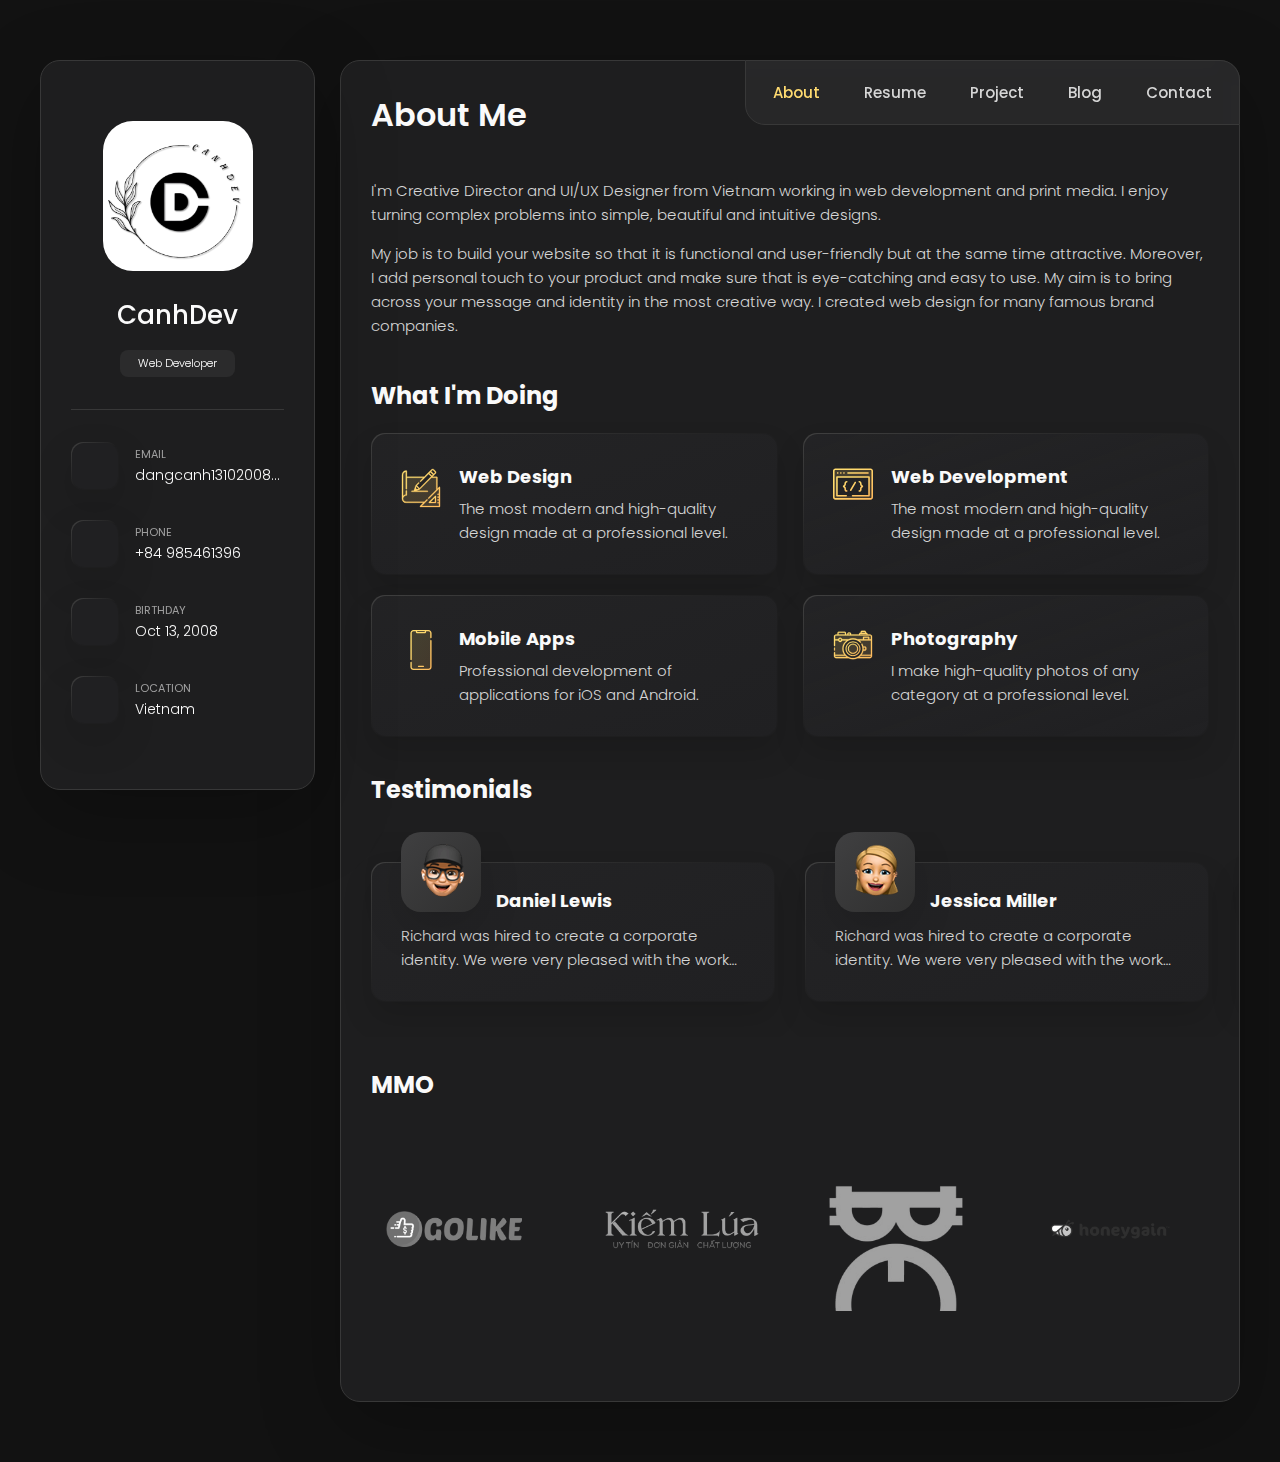
==== index.html @ e2df2e1e "Add files via upload" ====
<!DOCTYPE html>
<html lang="en">
<head>
    <meta charset="UTF-8">
    <meta name="viewport" content="width=device-width, initial-scale=1.0">
    <title> CanhDev</title>
    <!--css link-->
    <link rel="stylesheet" href="style.css">
    <!--icon link-->
    <link rel="stylesheet" href="https://cdnjs.cloudflare.com/ajax/libs/font-awesome/6.5.2/css/all.min.css" integrity="sha512-SnH5WK+bZxgPHs44uWIX+LLJAJ9/2PkPKZ5QiAj6Ta86w+fsb2TkcmfRyVX3pBnMFcV7oQPJkl9QevSCWr3W6A==" crossorigin="anonymous" referrerpolicy="no-referrer" />
    <link href='https://unpkg.com/boxicons@2.1.4/css/boxicons.min.css' rel='stylesheet'>
    <!--font link-->
    <link href="https://fonts.googleapis.com/css2?family=Poppins:wght@300;400;500;600&display=swap" rel="stylesheet">
      <!-- favicon -->
       <link rel="shortcut icon" href="favicon.ico" type="image/x-icon">
</head>
<body>
    <!-- main -->
        <main>
            <!-- toast -->
            <div id="toast" class="toast">
                <i class="fa-solid fa-check-circle"></i>
                Message sent successfully!
            </div>
            <div class="alert" id="error">
                <i class="fa-solid fa-wifi icon"></i>
                <div class="content">
                    <div class="title">
                        Wifi disconnect!
                    </div>
                    <div class="des">
                        Please check your connection
                    </div>
                </div>
                <i class="fa-solid fa-x close"></i>
            </div>
            <div class="alert" id="success">
                <i class="fa-solid fa-wifi icon"></i>
                <div class="content">
                    <div class="title">
                        Wifi connected!
                    </div>
                    <div class="des">
                        Successfully connected
                    </div>
                </div>
                <i class="fa-solid fa-x close"></i>
            </div>
        
        
        
    <!-- sidebar -->
            <aside class="sidebar" data-sidebar>

                <div class="sidebar-info">

                    <figure class="avtar-box">
                        <img src="logo.png" width="80" style="border-radius:2rem ;">
                    </figure>

                    <div class="info-contents">
                        <h1 class="name" title="Rajat soni">CanhDev</h1>
                        <p class="title">Web Developer</p>
                    </div>

                    <button class="info-more-btn" data-sidebar-btn>
                        <span>Show Contacts</span>
                        <i class="fa-solid fa-chevron-down"></i>
                    </button>
                </div>

                <div class="sidebar-info-more">
                    <div class="separator"></div>
                    <ul class="contact-list">

                        <li class="contact-item">
                            <div class="icon-box">
                                <i class="fa-solid fa-envelope"></i>
                            </div>
                            <div class="contact-info">
                                <p class="contact-title">Email</p>
                                <a href="mailto:dangcanh13102008@gmail.com" class="contact-link">dangcanh13102008@gmail.com</a>
                            </div>
                        </li>

                        <li class="contact-item">
                            <div class="icon-box">
                                <i class="fa-solid fa-phone"></i>
                            </div>
                            <div class="contact-info">
                                <p class="contact-title">Phone</p>
                                <a href="#" class="contact-link">+84 985461396</a>
                            </div>
                        </li>

                        <li class="contact-item">
                            <div class="icon-box">
                                <i class="fa-solid fa-calendar-day"></i>
                            </div>
                            <div class="contact-info">
                                <p class="contact-title">Birthday</p>
                               <time datetime="1997-06-16">Oct 13, 2008</time>
                            </div>
                        </li>

                        <li class="contact-item">
                            <div class="icon-box">
                                <i class="fa-solid fa-location-dot"></i>
                            </div>
                            <div class="contact-info">
                                <p class="contact-title">Location</p>
                                <address>Vietnam</address>
                            </div>
                        </li>

                    </ul>

                    <div class="separator"></div>

                    <ul class="social-list">

                        <li class="social-item">
                            <a href="https://www.facebook.com/profile.php?id=100056273888886" class="social-link" target="_blank">
                                <i class="fa-brands fa-facebook"></i>
                            </a>
                        </li>

                        <li class="social-item">
                            <a href="https://x.com" class="social-link" target="_blank">
                                <i class="fa-brands fa-x-twitter"></i>
                            </a>
                        </li>

                        <li class="social-item">
                            <a href="https:www.youtube.com" class="social-link" target="_blank">
                                <i class="fa-brands fa-youtube"></i>
                            </a>
                        </li>

                        <li class="social-item">
                            <a href="https://web.telegram.org/a/#-1002250825109" class="social-link" target="_blank">
                                <i class="fa-brands fa-telegram"></i>
                            </a>
                        </li>

                        <li class="social-item">
                            <a href="https://instagram.com" class="social-link" target="_blank">
                                <i class="fa-brands fa-instagram"></i>
                            </a>
                        </li>

                    </ul>
                </div>
            </aside>

    <!-- main content -->

    <div class="main-content">

    <!-- navbar -->

    <nav class="navbar">
        <ul class="navbar-list">
            <li class="navbar-item">
                <button class="navbar-link active" data-nav-link>About</button>
            </li>

            <li class="navbar-item">
                <button class="navbar-link" data-nav-link>Resume</button>
            </li>

            <li class="navbar-item">
                <button class="navbar-link" data-nav-link>Project</button>
            </li>

            <li class="navbar-item">
                <button class="navbar-link" data-nav-link>Blog</button>
            </li>

            <li class="navbar-item">
                <button class="navbar-link" data-nav-link>Contact</button>
            </li>
        </ul>
    </nav>

    <!-- about -->

    <article class="about active" data-page="about">

        <header>
            <h2 class="h2 article-title">About me</h2>
        </header>

        <section class="about-text">
            <p>
                I'm Creative Director and UI/UX Designer from Vietnam working in web development and print media.
                I enjoy
                turning complex problems into simple, beautiful and intuitive designs.
            </p>
            <p>
                My job is to build your website so that it is functional and user-friendly but at the same time attractive.
                Moreover, I
                add personal touch to your product and make sure that is eye-catching and easy to use. My aim is to bring
                across your
                message and identity in the most creative way. I created web design for many famous brand companies.
            </p>
        </section>

    

    <!-- service -->

    <section class="service">
        <h3 class="h3 service-title">What i'm doing</h3>
        <ul class="service-list">
            <li class="service-item">
                <div class="service-icon-box">
                    <img src="icon-design.svg" alt="design icon" width="40">
                </div>

                <div class="service-content-box">
                    <h4 class="h4 service-item-title">Web Design</h4>
                    <p class="service-item-text"> The most modern and high-quality design made at a professional level.
                    </p>
                </div>
            </li>

            <li class="service-item">
                <div class="service-icon-box">
                    <img src="icon-dev.svg" alt="web development icon" width="40">
                </div>

                <div class="service-content-box">
                    <h4 class="h4 service-item-title">Web Development</h4>
                    <p class="service-item-text"> The most modern and high-quality design made at a professional level.
                    </p>
                </div>
            </li>

            <li class="service-item">
                <div class="service-icon-box">
                    <img src="icon-app.svg" alt="Mobile app icon" width="40">
                </div>

                <div class="service-content-box">
                    <h4 class="h4 service-item-title">Mobile Apps</h4>
                    <p class="service-item-text"> Professional development of applications for iOS and Android.
                </div>
            </li>

            <li class="service-item">
                <div class="service-icon-box">
                    <img src="icon-photo.svg" alt="camera icon" width="40">
                </div>

                <div class="service-content-box">
                    <h4 class="h4 service-item-title">Photography</h4>
                    <p class="service-item-text">  I make high-quality photos of any category at a professional level.
                </div>
            </li>

        </ul>
    </section>

    <!-- testmonials -->

    <section class="testimonials">

        <h3 class="h3 testimonials-title">Testimonials</h3>

        <ul class="testimonials-list has-scrollbar">

          <li class="testimonials-item">
            <div class="content-card" data-testimonials-item>

              <figure class="testimonials-avatar-box">
                <img src="avatar-1.png" alt="Daniel lewis" width="60" data-testimonials-avatar>
              </figure>

              <h4 class="h4 testimonials-item-title" data-testimonials-title>Daniel lewis</h4>

              <div class="testimonials-text" data-testimonials-text>
                <p>
                  Richard was hired to create a corporate identity. We were very pleased with the work done. She has a
                  lot of experience
                  and is very concerned about the needs of client. Lorem ipsum dolor sit amet, ullamcous cididt
                  consectetur adipiscing
                  elit, seds do et eiusmod tempor incididunt ut laborels dolore magnarels alia.
                </p>
              </div>

            </div>
          </li>

          <li class="testimonials-item">
            <div class="content-card" data-testimonials-item>

              <figure class="testimonials-avatar-box">
                <img src="avatar-2.png" alt="Jessica miller" width="60" data-testimonials-avatar>
              </figure>

              <h4 class="h4 testimonials-item-title" data-testimonials-title>Jessica miller</h4>

              <div class="testimonials-text" data-testimonials-text>
                <p>
                  Richard was hired to create a corporate identity. We were very pleased with the work done. She has a
                  lot of experience
                  and is very concerned about the needs of client. Lorem ipsum dolor sit amet, ullamcous cididt
                  consectetur adipiscing
                  elit, seds do et eiusmod tempor incididunt ut laborels dolore magnarels alia.
                </p>
              </div>

            </div>
          </li>

          <li class="testimonials-item">
            <div class="content-card" data-testimonials-item>

              <figure class="testimonials-avatar-box">
                <img src="avatar-3.png" alt="Emily evans" width="60" data-testimonials-avatar>
              </figure>

              <h4 class="h4 testimonials-item-title" data-testimonials-title>Emily evans</h4>

              <div class="testimonials-text" data-testimonials-text>
                <p>
                  Richard was hired to create a corporate identity. We were very pleased with the work done. She has a
                  lot of experience
                  and is very concerned about the needs of client. Lorem ipsum dolor sit amet, ullamcous cididt
                  consectetur adipiscing
                  elit, seds do et eiusmod tempor incididunt ut laborels dolore magnarels alia.
                </p>
              </div>

            </div>
          </li>

          <li class="testimonials-item">
            <div class="content-card" data-testimonials-item>

              <figure class="testimonials-avatar-box">
                <img src="avatar-4.png" alt="Henry william" width="60" data-testimonials-avatar>
              </figure>

              <h4 class="h4 testimonials-item-title" data-testimonials-title>Henry william</h4>

              <div class="testimonials-text" data-testimonials-text>
                <p>
                  Richard was hired to create a corporate identity. We were very pleased with the work done. She has a
                  lot of experience
                  and is very concerned about the needs of client. Lorem ipsum dolor sit amet, ullamcous cididt
                  consectetur adipiscing
                  elit, seds do et eiusmod tempor incididunt ut laborels dolore magnarels alia.
                </p>
              </div>

            </div>
          </li>

        </ul>

      </section>
    
    <!-- testimonials modal -->

    <div class="modal-container" data-modal-container>

        <div class="overlay" data-overlay></div>

        <section class="testimonials-modal">

          <button class="modal-close-btn" data-modal-close-btn>
            <i class="fa-solid fa-xmark"></i>
          </button>

          <div class="modal-img-wrapper">
            <figure class="modal-avatar-box">
              <img src="avatar-1.png" alt="Daniel lewis" width="80" data-modal-img>
            </figure>

            <img src="icon-quote.svg" alt="quote icon">
          </div>

          <div class="modal-content">

            <h4 class="h3 modal-title" data-modal-title>Daniel lewis</h4>

            <time datetime="2021-06-14">14 June, 2021</time>

            <div data-modal-text>
              <p>
                Richard was hired to create a corporate identity. We were very pleased with the work done. She has a
                lot of experience
                and is very concerned about the needs of client. Lorem ipsum dolor sit amet, ullamcous cididt
                consectetur adipiscing
                elit, seds do et eiusmod tempor incididunt ut laborels dolore magnarels alia.
              </p>
            </div>

          </div>

        </section>
        </div>

    <!-- CLIENT -->

    <section class="clients">
        <h3 class="h3 clients-title">MMO</h3>
        <ul class="clients-list has-scrollbar">

            <li class="clients-items"> 
                <a href="http://ksx.golike88.com/share/ub4bge.html?referral_code=nvh9998" target="_blank">
                    <img src="golike.png" alt="client logo">
                </a>
            </li>

            <li class="clients-items"> 
                <a href="https://app.kiemlua.vn/login?ref=NLuJLiMc33" target="_blank">
                    <img src="KiemLua-Logo.png" alt="client logo">
                </a>
            </li>

            <li class="clients-items"> 
                <a href="https://invite.satoshiapp.xyz/9x5r1" target="_blank">
                    <img src="satoshi.png" alt="client logo">
                </a>
            </li>

            <li class="clients-items"> 
                <a href="https://r.honeygain.me/DANGC41D26" target="_blank">
                    <img src="honeygain.png" alt="client logo">
                </a>
            </li>

            <li class="clients-items"> 
                <a href="https://xworld-app.com/vi-VN/share/land?userId=5113348" target="_blank">
                    <img src="xworld.png" alt="client logo">
                </a>
            </li>

            <li class="clients-items"> 
                <a href="https://shorten.asia/tJM1EuC8" target="_blank">
                    <img src="shopee.png" alt="client logo">
                </a>
            </li>
        </ul>
    </section>
   </article>

  <!-- resume -->

  <article class="resume" data-page="resume">

    <header>
        <h2 class="h2 article-title">Resume</h2>
    </header>

    <section class="timeline">
        <div class="title-wrapper">
            <div class="icon-box">
                <i class="fa-solid fa-book-open"></i>
            </div>

            <h3 class="h3">Education</h3>
        </div>

        <ol class="timeline-list">
            <li class="timeline-item">
                <h4 class="h4 timeline-item-title">Primary School</h4>
                <span>2014 - 2019</span>
                <p class="timeline-text">
                    Nguyen Chi Thanh primary School
                </p>
            </li>

            <li class="timeline-item">
                <h4 class="h4 timeline-item-title">Secondary school</h4>
                <span>2019 - 2023</span>
                <p class="timeline-text">
                    Long Binh secondary school
                </p>
            </li>

            <li class="timeline-item">
                <h4 class="h4 timeline-item-title">High school</h4>
                <span>2023 - 2024</span>
                <p class="timeline-text">
                    Nguyen Huu Canh high school
                </p>
            </li>

        </ol>
    </section>

    <section class="timeline">

        <div class="title-wrapper">
            <div class="icon-box">
                <i class="fa-solid fa-book-open"></i>
            </div>
            <h3 class="h3">Experience</h3>
        </div>

        <ol class="timeline-list">
            <li class="timeline-item">
                <h4 class="h4 timeline-item-title">Code begginer</h4>
                <span>2019 - 2020</span>
                <p class="timeline-text">
                    I have started learn code and feel it amazing.
                </p>
            </li>

            <li class="timeline-item">
                <h4 class="h4 timeline-item-title">Designer</h4>
                <span>2020 - 2023</span>
                <p class="timeline-text">
                   I feel i can draw and make it beautiful.
                </p>
            </li>

            <li class="timeline-item">
                <h4 class="h4 timeline-item-title">Web designer</h4>
                <span>2023 - Present</span>
                <p class="timeline-text">
                    Learning code...
                </p>
            </li>
        </ol>
    </section>

    <!-- skill -->

    <section class="skills">
        <h3 class="h3 skills-title">My skills</h3>

        <ul class="skills-list content-card">
            
            <li class="skills-item">
                <div class="title-wrapper">
                    <h5 class="h5">Web design</h5>
                    <data value="85">85%</data>
                </div>

                <div class="skills-progress-bg">
                    <div class="skills-progress-fill" style="width: 80%;"></div>
                </div>
            </li>

            <li class="skills-item">
                <div class="title-wrapper">
                    <h5 class="h5">Ctrl C + Ctrl V</h5>
                    <data value="85">100%</data>
                </div>

                <div class="skills-progress-bg">
                    <div class="skills-progress-fill" style="width: 100%;"></div>
                </div>
            </li>

            <li class="skills-item">
                <div class="title-wrapper">
                    <h5 class="h5">Branding</h5>
                    <data value="85">90%</data>
                </div>

                <div class="skills-progress-bg">
                    <div class="skills-progress-fill" style="width: 90%;"></div>
                </div>
            </li>

            <li class="skills-item">
                <div class="title-wrapper">
                    <h5 class="h5">Wordpress</h5>
                    <data value="85">10%</data>
                </div>

                <div class="skills-progress-bg">
                    <div class="skills-progress-fill" style="width: 10%;"></div>
                </div>
            </li>

        </ul>
    </section>
  </article>

  <!-- portfolio -->

  <article class="portfolio" data-page="project">

    <header>
        <h2 class="h2 article-title">Project</h2>
    </header>

    <section class="projects">

        <ul class="filter-list">

            <li class="filter-item">
                <button class="active" data-filter-btn>All</button>
            </li>

            <li class="filter-item">
                <button data-filter-btn>Web design</button>
            </li>

            <li class="filter-item">
                <button data-filter-btn>Applications</button>
            </li>

            <li class="filter-item">
                <button data-filter-btn>Web developement</button>
            </li>

            <li class="filter-item">
                <button data-filter-btn>Games</button>
            </li>
        </ul>

        <div class="filter-select-box">

            <button class="filter-select" data-select>

                <div class="select-valu" data-select-value>Select category</div>

                <div class="select-icon">
                    <i class="fa-solid fa-chevron-down"></i>
                </div>

            </button>

            <ul class="select-list">

                <li class="select-item">
                    <button data-select-item>All</button>
                </li>

                <li class="select-item">
                    <button data-select-item>Web design</button>
                </li>

                <li class="select-item">
                    <button data-select-item>Applications</button>
                </li>

                <li class="select-item">
                    <button data-select-item>Web developement</button>
                </li>

                <li class="select-item">
                    <button data-select-item>Games</button>
                </li>

            </ul>

        </div>

        <ul class="project-list">

            <li class="project-item active" data-filter-item data-category="web developement">
                <a href="clock.html" target="_blank">
                    <figure class="project-img">
                        <div class="project-item-icon-box">
                            <i class="fa-regular fa-eye"></i>
                        </div>

                        <img src="project-1.png" loading="lazy">
                    </figure> 
                    <h3 class="project-title">Nixie Tube Clock</h3>
                    <p class="project-category">Web developement</p>
                </a>
                
            </li>
            <li class="project-item active" data-filter-item data-category="web developement">
                <a href="https://canh.vercel.app" target="_blank">
                    <figure class="project-img">
                        <div class="project-item-icon-box">
                            <i class="fa-regular fa-eye"></i>
                        </div>

                        <img src="canh.vercel.jpg" loading="lazy">
                    </figure> 
                    <h3 class="project-title">Nixie Tube Clock</h3>
                    <p class="project-category">Web developement</p>
                </a>
                
            </li>

            
            <li class="project-item active" data-filter-item data-category="games">
                <a href="#">
                    <figure class="project-img">
                        <div class="project-item-icon-box">
                            <i class="fa-regular fa-eye"></i>
                        </div>

                        <img src="project-2.png" loading="lazy">
                    </figure> 
                    <h3 class="project-title">Tic-Tac-Toe</h3>
                    <p class="project-category">Games</p>
                </a>
            </li>

            <li class="project-item active" data-filter-item data-category="games">
                <a href="game.html" target="_blank">
                    <figure class="project-img">
                        <div class="project-item-icon-box">
                            <i class="fa-regular fa-eye"></i>
                        </div>

                        <img src="cubegame.jpg" loading="lazy">
                    </figure> 
                    <h3 class="project-title">Tic-Tac-Toe</h3>
                    <p class="project-category">Games</p>
                </a>
            </li>

            
            <li class="project-item active" data-filter-item data-category="web developement">
                <a href="#">
                    <figure class="project-img">
                        <div class="project-item-icon-box">
                            <i class="fa-regular fa-eye"></i>
                        </div>

                        <img src="project-3.png" loading="lazy">
                    </figure> 
                    <h3 class="project-title">Toast Notification</h3>
                    <p class="project-category">Web developement</p>
                </a>
            </li>

            <li class="project-item active" data-filter-item data-category="web developement">
                <a href="https://gemini-canh.vercel.app" target="_blank">
                    <figure class="project-img">
                        <div class="project-item-icon-box">
                            <i class="fa-regular fa-eye"></i>
                        </div>

                        <img src="gemini.jpg" loading="lazy">
                    </figure> 
                    <h3 class="project-title">Gemini</h3>
                    <p class="project-category">Web developement</p>
                </a>
            </li>

            
            <li class="project-item active" data-filter-item data-category="web design">
                <a href="product.html" target="_blank">
                    <figure class="project-img">
                        <div class="project-item-icon-box">
                            <i class="fa-regular fa-eye"></i>
                        </div>

                        <img src="project-4.png" loading="lazy">
                    </figure> 
                    <h3 class="project-title">Product Page</h3>
                    <p class="project-category">Web design</p>
                </a>
            </li>

            
            <li class="project-item active" data-filter-item data-category="web design">
                <a href="#">
                    <figure class="project-img">
                        <div class="project-item-icon-box">
                            <i class="fa-regular fa-eye"></i>
                        </div>

                        <img src="project-5.png" loading="lazy">
                    </figure> 
                    <h3 class="project-title">Amazon prime video</h3>
                    <p class="project-category">Web design</p>
                </a>
            </li>

            <li class="project-item active" data-filter-item data-category="web design">
                <a href="https://ashopvn.vercel.app" target="_blank">
                    <figure class="project-img">
                        <div class="project-item-icon-box">
                            <i class="fa-regular fa-eye"></i>
                        </div>

                        <img src="ashopvn.jpg" loading="lazy">
                    </figure> 
                    <h3 class="project-title">AShopVN</h3>
                    <p class="project-category">Web design</p>
                </a>
            </li>

            
            <li class="project-item active" data-filter-item data-category="web games">
                <a href="#">
                    <figure class="project-img">
                        <div class="project-item-icon-box">
                            <i class="fa-regular fa-eye"></i>
                        </div>

                        <img src="project-6.png" loading="lazy">
                    </figure> 
                    <h3 class="project-title">Flip a coin</h3>
                    <p class="project-category">Games</p>
                </a>
            </li>

            
            <li class="project-item active" data-filter-item data-category="applications">
                <a href="#">
                    <figure class="project-img">
                        <div class="project-item-icon-box">
                            <i class="fa-regular fa-eye"></i>
                        </div>

                        <img src="project-7.png" loading="lazy">
                    </figure> 
                    <h3 class="project-title">Age calculator</h3>
                    <p class="project-category">Applications</p>
                </a>
            </li>

            <li class="project-item active" data-filter-item data-category="web design">
                <a href="light.html" target="_blank">
                    <figure class="project-img">
                        <div class="project-item-icon-box">
                            <i class="fa-regular fa-eye"></i>
                        </div>

                        <img src="project-8.png" loading="lazy">
                    </figure> 
                    <h3 class="project-title">Light house</h3>
                    <p class="project-category">Web design</p>
                </a>
            </li>

            <li class="project-item active" data-filter-item data-category="applications">
                <a href="calendar.html" target="_blank">
                    <figure class="project-img">
                        <div class="project-item-icon-box">
                            <i class="fa-regular fa-eye"></i>
                        </div>

                        <img src="project-9.png" loading="lazy">
                    </figure> 
                    <h3 class="project-title">Calender</h3>
                    <p class="project-category">Applications</p>
                </a>
            </li>

            <li class="project-item active" data-filter-item data-category="applications">
                <a href="digital.html" target="_blank">
                    <figure class="project-img">
                        <div class="project-item-icon-box">
                            <i class="fa-regular fa-eye"></i>
                        </div>

                        <img src="time.jpg" loading="lazy">
                    </figure> 
                    <h3 class="project-title">Clock</h3>
                    <p class="project-category">Applications</p>
                </a>
            </li>
            <li class="project-item active" data-filter-item data-category="applications">
                <a href="todolist.html" target="_blank">
                    <figure class="project-img">
                        <div class="project-item-icon-box">
                            <i class="fa-regular fa-eye"></i>
                        </div>

                        <img src="todolist.jpg" loading="lazy">
                    </figure> 
                    <h3 class="project-title">Todolist</h3>
                    <p class="project-category">Applications</p>
                </a>
            </li>


            <li class="project-item active" data-filter-item data-category="applications">
                <a href="cal.html" target="_blank">
                    <figure class="project-img">
                        <div class="project-item-icon-box">
                            <i class="fa-regular fa-eye"></i>
                        </div>

                        <img src="caculator.jpg" loading="lazy">
                    </figure> 
                    <h3 class="project-title">Calculator</h3>
                    <p class="project-category">Applications</p>
                </a>
            </li>
        </ul>

    </section>

  </article>

  <!-- blog -->

  <article class="blog" data-page="blog">

    <header>
        <h2 class="h2 article-title">Blog</h2>
    </header>

    <section class="blog-posts">

        <ul class="blog-posts-list">


            <div class="post-container">
                <div class="post-header">
                    <div class="profile-pic"></div>
                    <div><strong>Tạo bài đăng</strong></div>
                </div>
                <textarea id="post-content" placeholder="Bạn đang nghĩ gì? , hãy viết một câu hoặc một đoạn podcast thật ý nghĩa vào đây. (LƯU Ý: xóa từ dưới lên nhé)"></textarea>
                <div class="post-footer">
                    <div class="language-select">
                        <label for="language-select">Ngôn ngữ:</label>
                        <select id="language-select">
                            <option value="en-US">English</option>
                            <option value="vi-VN">Tiếng Việt</option>
                        </select>
                    </div>
                    <button id="post-button" disabled onclick="createPost()"><i class='bx bx-cloud-download'></i></button>
                </div>
            </div>
            
            <div class="posts-container" id="posts-container"></div>

            

        </ul>

    </section>

  </article>

  <!-- contact -->

  <article class="contact" data-page="contact">

    <header >
        <h2 class="h2 article-title">Contact</h2>
    </header>

    <section class="mapbox" data-mapbox>
        <iframe src="https://www.google.com/maps/embed?pb=!1m18!1m12!1m3!1d7835.713573125639!2d106.89151335431016!3d10.898486742728425!2m3!1f0!2f0!3f0!3m2!1i1024!2i768!4f13.1!3m3!1m2!1s0x3174dfdfc9e9a78d%3A0x77e1abf59dd0cb33!2zQ2jhu6MgQ-G7lW5nIDEx!5e0!3m2!1svi!2s!4v1727709779762!5m2!1svi!2s"
            width="400" height="300" loading="lazy">
        </iframe>
    </section>

    <section class="contact-form">
        <h3 class="h3 form-title">Contact Form</h3>

        <form action="#" class="form" data-form>
            <div class="input-wrapper">
                <input type="text" name="fullname" class="form-input" placeholder="Full Name" required data-form-input>
                <input type="text" name="email" class="form-input" placeholder="Email address" required data-form-input>
            </div>

            <textarea name="message" class="form-input" required data-form-input placeholder="content"></textarea>

            <button class="form-btn" id="form-btn" type="Submit" disabled data-form-btn>
                <i class="fa-solid fa-paper-plane"></i>
                <span>Send Message</span>
            </button>
        </form>

    </section>

  </article>


    </div>
        </main>


    <!--js link-->
    <script src="script.js"></script>
</body>
</html>
---- style.css ----
:root{

    /* gradient */
  
    --bg-gradient-onyx: linear-gradient(
      to bottom right, 
      hsl(240, 1%, 25%) 3%, 
      hsl(0, 0%, 19%) 97%
    );
    --bg-gradient-jet: linear-gradient(
      to bottom right, 
      hsla(240, 1%, 18%, 0.251) 0%, 
      hsla(240, 2%, 11%, 0) 100%
    ), hsl(240, 2%, 13%);
    --bg-gradient-yellow-1: linear-gradient(
      to bottom right, 
      hsl(45, 100%, 71%) 0%, 
      hsla(36, 100%, 69%, 0) 50%
    );
    --bg-gradient-yellow-2: linear-gradient(
      135deg, 
      hsla(45, 100%, 71%, 0.251) 0%, 
      hsla(35, 100%, 68%, 0) 59.86%
    ), hsl(240, 2%, 13%);
    --border-gradient-onyx: linear-gradient(
      to bottom right, 
      hsl(0, 0%, 25%) 0%, 
      hsla(0, 0%, 25%, 0) 50%
    );
    --text-gradient-yellow: linear-gradient(
      to right, 
      hsl(45, 100%, 72%), 
      hsl(35, 100%, 68%)
    );

        /* solid */
  
        --jet: hsl(0, 0%, 22%);
        --onyx: hsl(240, 1%, 17%);
        --eerie-black-1: hsl(240, 2%, 13%);
        --eerie-black-2: hsl(240, 2%, 12%);
        --smoky-black: hsl(0, 0%, 7%);
        --white-1: hsl(0, 0%, 100%);
        --white-2: hsl(0, 0%, 98%);
        --orange-yellow-crayola: hsl(45, 100%, 72%);
        --vegas-gold: hsl(45, 54%, 58%);
        --light-gray: hsl(0, 0%, 84%);
        --light-gray-70: hsla(0, 0%, 84%, 0.7);
        --bittersweet-shimmer: hsl(0, 43%, 51%);

         /* typography */
  
    /* font-family */
    --ff-poppins: 'Poppins', sans-serif;
  
    /* font-size */
    --fs-1: 24px;
    --fs-2: 18px;
    --fs-3: 17px;
    --fs-4: 16px;
    --fs-5: 15px;
    --fs-6: 14px;
    --fs-7: 13px;
    --fs-8: 11px;
  
    /* font-weight */
    --fw-300: 300;
    --fw-400: 400;
    --fw-500: 500;
    --fw-600: 600;
  
    /* shadow */
    
    --shadow-1: -4px 8px 24px hsla(0, 0%, 0%, 0.25);
    --shadow-2: 0 16px 30px hsla(0, 0%, 0%, 0.25);
    --shadow-3: 0 16px 40px hsla(0, 0%, 0%, 0.25);
    --shadow-4: 0 25px 50px hsla(0, 0%, 0%, 0.15);
    --shadow-5: 0 24px 80px hsla(0, 0%, 0%, 0.25);
  
    
     /* transition */
  
    --transition-1: 0.25s ease;
    --transition-2: 0.5s ease-in-out;
  


}

/* reset */

*,
*::after,
*::before{
    margin: 0;
    padding: 0;
    box-sizing: border-box;
}

a{
    text-decoration: none;
}

li{
    list-style: none;
}

img, a, i, button, time, span{
    display: block;
}

button{
    font: inherit;
    background: none;
    border: none;
    font: inherit;
}

input, textarea{
    display: block;
    width: 100%;
    background: none;
    font: inherit;
}

::selection{
    background: var(--orange-yellow-crayola);
    color: var(--smoky-black);
}

:focus {
    outline-color: var(--orange-yellow-crayola);
}

html{
    font-family: var(--ff-poppins);
}

body{
    background: var(--smoky-black);
}

/* reused style */

.sidebar,
article{
    background: var(--eerie-black-2);
    border: 1px solid var(--jet);
    border-radius: 20px;
    padding: 15px;
    box-shadow: var(--shadow-1);
    z-index: 1;
}

.separator{
    width: 100%;
    height: 1px;
    background: var(--jet);
    margin: 16px 0;
}

.icon-box{
    position: relative;
    background: var(--border-gradient-onyx);
    width: 30px;
    height: 30px;
    border-radius: 8px;
    display: flex;
    justify-content: center;
    align-items: center;
    font-size: 16px;
    color: var(--orange-yellow-crayola);
    box-shadow: var(--shadow-1);
    z-index: 1;
}

.icon-box::before{
    content: '';
    position: absolute;
    inset: 1px;
    background: var(--eerie-black-1);
    border-radius: inherit;
    z-index: -1;
}

.icon-box i {--ionicon-strock-width:35px;}

article{
    display: none;
}

article.active{
    display: block;
    animation: fade 0.5s ease backwards;
}

@keyframes fade {
    0%{
        opacity: 0;
    }
    100%{
        opacity: 1;
    }
}

.h2,
.h3,
.h4,
.h5{
    color: var(--white-2);
    text-transform: capitalize;
}

.h2{
    font-size: var(--fs-1);
}

.h3{
    font-size: var(--fs-2);
}

.h4{
    font-size: var(--fs-4);
}

.h5{
    font-size: var(--fs-7);
    font-weight: var(--fw-500);
}

.article-title{
    position: relative;
    padding-bottom: 7px;
}

.article-title::after{
    contain: "";
    position: absolute;
    bottom: 0;
    left: 0;
    width: 30px;
    height: 3px;
    background: var(--text-gradient-yellow);
    border-radius: 3px;
}

.has-scrollbar::-webkit-scrollbar {
    width: 5px; /* for vertical scrollbar */
    height: 5px; /* for horizontal scrollbar */
  }
  
  .has-scrollbar::-webkit-scrollbar-track {
    background: var(--onyx);
    border-radius: 5px;
  }
  
  .has-scrollbar::-webkit-scrollbar-thumb {
    background: var(--orange-yellow-crayola);
    border-radius: 5px;
  }
  
  .has-scrollbar::-webkit-scrollbar-button { width: 20px; }
  
  
  .content-card {
    position: relative;
    background: var(--border-gradient-onyx);
    padding: 15px;
    padding-top: 45px;
    border-radius: 14px;
    box-shadow: var(--shadow-2);
    cursor: pointer;
    z-index: 1;
  }
  
  .content-card::before {
    content: "";
    position: absolute;
    inset: 1px;
    background: var(--bg-gradient-jet);
    border-radius: inherit;
    z-index: -1;
  }
  

/* main */

main{
    margin: 15px 12px;
    margin-bottom: 75px;
    min-width: 259px;
}

/* sidebar */

.sidebar{
    margin-bottom: 15px;
    max-height: 112px;
    overflow: hidden;
    transition: var(--transition-2);
}

.sidebar.active{max-height: 405px;}

.sidebar-info{
    position: relative;
    display: flex;
    justify-content: flex-start;
    align-items: center;
    gap: 15px;
}

.avtar-box{
    background: var(--white-1);
    border-radius: 20px;
}

.info-contents .name{
    color: var(--white-2);
    font-size: var(--fs-3);
    font-weight: var(--fw-500);
    letter-spacing: -0.25;
    margin-bottom: 10px;
}

.info-contents .title{
    color: var(--white-1);
    background: var(--onyx);
    font-size: var(--fs-8);
    font-weight: var(--fw-300);
    width: max-content;
    padding: 3px 12px;
    border-radius: 8px;
}

.info-more-btn{
    position: absolute;
    top: -15px;
    right: -15px;
    border-radius: 0 15px;
    font-style: 13px;
    color: var(--orange-yellow-crayola);
    background: var(--border-gradient-onyx);
    padding: 10px;
    box-shadow: var(--shadow-2);
    transition: var(--transition-1);
    z-index: 1;
}

.info-more-btn::before{
    content: "";
    position: absolute;
    inset: 1px;
    border-radius: inherit;
    background: var(--bg-gradient-jet);
    transition: var(--transition-1);
    z-index: -1;
}

.info-more-btn:hover,
.info-more-btn:focus{
    background: var(--bg-gradient-yellow-1);
}

.info-more-btn:hover::before,
.info-more-btn:focus::before{
    background: var(--bg-gradient-yellow-2);
}

.info-more-btn span{display: none;}

.sidebar-info-more{
    opacity: 0;
    visibility: hidden;
    transition: var(--transition-2);
}

.sidebar.active .sidebar-info-more{
    opacity: 1;
    visibility: visible;
}

.contact-list{
    display: grid;
    grid-template-columns: 1fr;
    gap: 16px;
}

.contact-item{
    min-width: 100%;
    display: flex;
    align-items: center;
    gap: 16px;
}

.contact-info{
    max-width: calc(100% - 46px);
    width: calc(100% - 46px);
}

.contact-title{
    color: var(--light-gray-70);
    font-size: var(--fs-8);
    text-transform: uppercase;
    margin-bottom: 2px;
}

.contact-info :is(.contact-link, time, address){
    color: var(--white-2);
    font-size: var(--fs-7);
}

.contact-info address{
    font-style: normal;
}

.social-list{
    display: flex;
    justify-content: flex-start;
    align-items: center;
    gap: 16px;
    padding-bottom: 4px;
    padding-left: 7px;
}

.social-item .social-link{
    color: var(--light-gray-70);
    font-size: 18px;
}

.social-item .social-link:hover{
    color: var(--light-gray);
}

/* navbar */

.navbar{
    position: fixed;
    bottom: 0;
    left: 0;
    width: 100%;
    background: hsla(240, 1%, 17%, 0.75);
    backdrop-filter: blur(10px);
    border: 1px solid var(--jet);
    border-radius: 12px 12px 0 0;
    box-shadow: var(--shadow-2);
    z-index: 5;
}

.navbar-list{
    display: flex;
    flex-wrap: wrap;
    justify-content: center;
    align-items: center;
    padding: 0 10px;
}

.navbar-link{
    color: var(--light-gray);
    font-size: var(--fs-5);
    padding: 20px 7px;
    transition: color var(--transition-1);
}

.navbar-link:hover,
.navbar-link:focus{
    color: var(--light-gray-70);
}

.navbar-link.active{
    color: var(--orange-yellow-crayola);
}

/* about */

.about .article-title{
    margin-bottom: 15px;
}

.about-text{
    color: var(--light-gray);
    font-size: var(--fs-6);
    font-weight: var(--fw-300);
    line-height: 1.6;
}

.about-text p {
    margin-bottom: 15px;
}

/* service */

.service{
    margin-bottom: 35px;
}

.service-title{
    margin-bottom: 20px;
}

.service-list{
    display: grid;
    grid-template-columns: 1fr;
    gap: 20px;
}

.service-item{
    position: relative;
    background: var(--border-gradient-onyx);
    padding: 20px;
    border-radius: 14px;
    box-shadow: var(--shadow-2);
    z-index: 1;
}

.service-item::before{
    content: "";
    position: absolute;
    inset: 1px;
    background: var(--bg-gradient-jet);
    border-radius: inherit;
    z-index: -1;
}

.service-icon-box{
    margin-bottom: 10px;
}

.service-icon-box img{
    margin: auto;
}

.service-content-box{
    text-align: center;
}

.service-item-title{
    margin-bottom: 7px;
}

.service-item-text{
    color: var(--light-gray);
    font-size: var(--fs-6);
    font-weight: var(--fw-300);
    line-height: 1.6;
}

/* testmonials */

.testimonials { margin-bottom: 30px; }

.testimonials-title { margin-bottom: 20px; }

.testimonials-list {
  display: flex;
  justify-content: flex-start;
  align-items: flex-start;
  gap: 15px;
  margin: 0 -15px;
  padding: 25px 15px;
  padding-bottom: 35px;
  overflow-x: auto;
  scroll-behavior: smooth;
  overscroll-behavior-inline: contain;
  scroll-snap-type: inline mandatory;
}

.testimonials-item {
  min-width: 100%;
  scroll-snap-align: center;
}

.testimonials-avatar-box {
  position: absolute;
  top: 0;
  left: 0;
  transform: translate(15px, -25px);
  background: var(--bg-gradient-onyx);
  border-radius: 14px;
  box-shadow: var(--shadow-1);
}

.testimonials-item-title { margin-bottom: 7px; }

.testimonials-text {
  color: var(--light-gray);
  font-size: var(--fs-6);
  font-weight: var(--fw-300);
  line-height: 1.6;
  display: -webkit-box;
  line-clamp: 4;
  -webkit-line-clamp: 4;
  -webkit-box-orient: vertical;
  overflow: hidden;
}

/* testimonials modal */

.modal-container {
    position: fixed;
    top: 0;
    left: 0;
    width: 100%;
    height: 100%;
    display: flex;
    justify-content: center;
    align-items: center;
    overflow-y: auto;
    overscroll-behavior: contain;
    z-index: 20;
    pointer-events: none;
    visibility: hidden;
  }
  
  .modal-container::-webkit-scrollbar { display: none; }
  
  .modal-container.active {
    pointer-events: all;
    visibility: visible;
  }
  
  .overlay {
    position: fixed;
    top: 0;
    left: 0;
    width: 100%;
    height: 100vh;
    background: hsl(0, 0%, 5%);
    opacity: 0;
    visibility: hidden;
    pointer-events: none;
    z-index: 1;
    transition: var(--transition-1);
  }
  
  .overlay.active {
    opacity: 0.8;
    visibility: visible;
    pointer-events: all;
  }
  
  .testimonials-modal {
    background: var(--eerie-black-2);
    position: relative;
    padding: 15px;
    margin: 15px 12px;
    border: 1px solid var(--jet);
    border-radius: 14px;
    box-shadow: var(--shadow-5);
    transform: scale(1.2);
    opacity: 0;
    transition: var(--transition-1);
    z-index: 2;
  }
  
  .modal-container.active .testimonials-modal {
    transform: scale(1);
    opacity: 1;
  }
  
  .modal-close-btn {
    position: absolute;
    top: 15px;
    right: 15px;
    background: var(--onyx);
    border-radius: 8px;
    width: 32px;
    height: 32px;
    display: flex;
    justify-content: center;
    align-items: center;
    color: var(--white-2);
    font-size: 18px;
    opacity: 0.7;
  }
  
  .modal-close-btn:hover,
  .modal-close-btn:focus { opacity: 1; }
  
  .modal-close-btn i { --ionicon-stroke-width: 50px; }
  
  .modal-avatar-box {
    background: var(--bg-gradient-onyx);
    width: max-content;
    border-radius: 14px;
    margin-bottom: 15px;
    box-shadow: var(--shadow-2);
  }
  
  .modal-img-wrapper > img { display: none; }
  
  .modal-title { margin-bottom: 4px; }
  
  .modal-content time {
    font-size: var(--fs-6);
    color: var(--light-gray-70);
    font-weight: var(--fw-300);
    margin-bottom: 10px;
  }
  
  .modal-content p {
    color: var(--light-gray);
    font-size: var(--fs-6);
    font-weight: var(--fw-300);
    line-height: 1.6;
  }
  
  /* client */

  .clients{
    margin-bottom: 15px;
  }

  .clients-list{
    display: flex;
    justify-content: flex-start;
    align-items: center;
    gap: 15px;
    margin: 0 -15px;
    padding: 25px;
    padding-bottom: 25px;
    overflow-x: auto;
    overscroll-behavior-inline: contain;
    scroll-snap-type: inline mandatory;
    scroll-padding-inline: 25px;

  }

  .clients-items{
    min-width: 50%;
    scroll-snap-align: start;
    user-select: none;
  }

  .clients-items img{
    width: 100%;
    filter: grayscale(1);
    transition: var(--transition-1);
  }

  .clients-items img:hover{
    filter: grayscale(0);
  }

  /* resume */

  .article-title{
    margin-bottom: 30px;
  }

  .timeline{
    margin-bottom: 30px;
  }

  .timeline .title-wrapper{
    display: flex;
    align-items: center;
    gap: 15px;
    margin-bottom: 25px;
  }

  .timeline-list{
    font-size: var(--fs-6);
    margin-left: 45px;
  }

  .timeline-item{
    position: relative;
  }

  .timeline-item:not(:last-child){
    margin-bottom: 20px;
  }

  .timeline-item-title{
    font-size: var(--fs-6);
    line-height: 1.3;
    margin-bottom: 7px;
  }

  .timeline-list span{
    color: var(--vegas-gold);
    font-weight: var(--fw-400);
    line-height: 1.6;
  }

  .timeline-item:not(:last-child)::before{
    content: "";
    position: absolute;
    top: -25px;
    left: -30px;
    width: 1px;
    height: calc(100% + 50px);
    background: var(--jet);
  }



  .timeline-item::after{
    content: "";
    position: absolute;
    top: 5px;
    left: -33px;
    height: 6px;
    width: 6px;
    background: var(--text-gradient-yellow);
    border-radius: 50%;
    box-shadow:  0 0 0 4px var(--jet);
  }

  .timeline-text{
    color: var(--light-gray);
    font-weight: var(--fw-300);
    line-height: 1.6;
  }

  /* skill */

  .skills-title{
    margin-bottom: 20px;
  }

  .skills-list{
    padding: 20px;
  }

  .skills-item:not(:last-child){
    margin-bottom: 15px;
  }

  .skills .title-wrapper{
    display: flex;
    align-items: center;
    gap: 5px;
    margin-bottom: 8px;
  }

  .skills .title-wrapper data{
    color: var(--light-gray);
    font-size: var(--fs-7);
    font-weight: var(--fw-300);
  }

  .skills-progress-bg{
    background: var(--jet);
    width: 100%;
    height: 8px;
    border-radius: 10px;
  }

  .skills-progress-fill{
    background: var(--text-gradient-yellow);
    height: 100%;
    border-radius: inherit;
  }

  /* portfolio */

  .filter-list{
    display: none;
  }

  .filter-select-box{
    position: relative;
    margin-bottom: 25px;
  }

  .filter-select{
    background: var(--eerie-black-2);
    color: var(--light-gray);
    display: flex;
    justify-content: space-between;
    align-items: center;
    width: 100%;
    padding: 12px 16px;
    border: 1px solid var(--jet);
    border-radius: 14px;
    font-size: var(--fs-6);
    font-weight: var(--fw-300);
  }

  .filter-select.active .select-icon{
    transform: rotate(0.5turn);
  }

  .select-list{
    border: var(--eerie-black-2);
    position: absolute;
    top: calc(100% + 6px);
    width: 100%;
    padding: 6px;
    border: 1px solid var(--jet);
    border-radius: 14px;
    z-index: 2;
    opacity: 0;
    visibility: hidden;
    pointer-events: none;
    transition: 0.15s ease-in-out;
  }

  .filter-select.active + .select-list{
    opacity: 1;
    visibility: visible;
    pointer-events: all;
  }

  .select-item button{
    background: var(--eerie-black-2);
    color: var(--light-gray);
    font-size: var(--fs-6);
    font-weight: var(--fw-300);
    text-transform: capitalize;
    width: 100%;
    padding: 8px 10px;
    border-radius: 8px;
  }

  .select-item button:hover{
    --eerie-black-2: hsl(240, 2%, 20%); 
 } 


 .project-item{
  display: none;
 }

 .project-item.active{
  display: block;
  animation: scaleUp 0.25s ease forwards;
 } 

 @keyframes scaleUp {
  0%{
    transform: scale(0.5);
  }

  100%{
    transform: scale(1);
  }
 }

 .project-item > a{
  width: 100%;
 }

 .project-img{
  position: relative;
  width: 100%;
  height: 200px;
  border-radius: 16px;
  overflow: hidden;
  margin-bottom: 15px;
 }

 .project-img::before{
  content: "";
  position: absolute;
  top: 0;
  left: 0;
  width: 100%;
  height: 100%;
  background: transparent;
  z-index: 1;
  transition: var(--transition-1);
 }

 .project-item > a:hover .project-img::before{
  background: hsla(0, 0%, 0%, 0.5);
 }

 .project-item-icon-box{
  --scale:0.8;
  background: var(--jet);
  color: var(--orange-yellow-crayola);
  position: absolute;
  top: 50%;
  left: 50%;
  transform: translate(-50%, -50%) scale(var(--scale));
  font-size: 20px;
  padding: 18px;
  border-radius: 12px;
  opacity: 0;
  z-index: 1;
  transition: var(--transition-1);
 }

 .project-item > a:hover .project-item-icon-box{
  --scale:1;
  opacity: 1;
 }

 .project-img img{
  width: 100%;
  height: 100%;
  object-fit: cover;
  transition: var(--transition-1);
 }

 .project-item > a:hover img{
   transform: scale(1.1);
 }

 .project-title,
 .project-category{
  margin-left: 10px;
 }

 .project-title{
  color: var(--white-2);
  font-size: var(--fs-5);
  font-weight: var(--fw-400);
  text-transform: capitalize;
  line-height: 1.3;
 }

 .project-category{
  color: var(--light-gray-70);
  font-size: var(--fs-6);
  font-weight: var(--fw-300);
 }

 /* blog */

 .blog-posts{
  margin-bottom: 10px;
 }


 .blog-posts-item > a{
  position: relative;
  background: var(--border-gradient-onyx);
  height: 100%;
  box-shadow: var(--shadow-4);
  border-radius: 16px;
  z-index: 1;
 }

 .blog-posts-item > a::before{
  content: "";
  position: absolute;
  inset: 1px;
  border-radius: inherit;
  background: var(--eerie-black-1);
  z-index: -1;
 }

 .blog-banner-box{
  width: 100%;
  height: 200px;
  border-radius: 12;
  overflow: hidden;
 }

 .blog-banner-box img{
  width: 100%;
  height: 100%;
  object-fit: cover;
  transition: var(--transition-1);
 }

 .blog-posts-item > a:hover .blog-banner-box img{
  transform: scale(1.1);
 }

 .blog-content{
  padding: 15px;
 }

 .blog-meta{
  display: flex;
  justify-content: flex-start;
  align-items: center;
  gap: 7px;
  margin-bottom: 10px;
 }

 .blog-meta :is(.blog-category, time){
  color: var(--light-gray-70);
  font-size: var(--fs-6);
  font-weight: var(--fw-300);
 }

 .blog-meta .dot{
  background: var(--light-gray-70);
  width: 4px;
  height: 4px;
  border-radius: 4px;
 }

 .blog-item-title {
  margin-bottom: 10px;
  line-height: 1.3;
  transition: var(--transition-1);
 }

 .blog-posts-item > a:hover .blog-item-title {
  color: var(--orange-yellow-crayola);
 }

 .blog-text{
  color: var(--light-gray);
  font-size: var(--fs-6);
  font-weight: var(--fw-300);
  line-height: 1.6;
 }

 /* contact */

 .mapbox{
  position: relative;
  height: 250px;
  width: 100%;
  border-radius: 16px;
  margin-bottom: 30px;
  border: 1px solid var(--jet);
 }

 .mapbox figure{
  height: 100%;
 }

 .mapbox iframe{
  width: 100%;
  height: 100%;
  border: none;
  filter: grayscale(1) invert(1);
 }

 .contact-form{
  margin-bottom: 10px;

 }

 .form-title{
  margin-bottom: 20px;
 }

 .input-wrapper{
  display: grid;
  grid-template-columns: 1fr;
  gap:25px;
  margin-bottom: 25px;
 }

 .form-input{
  color: var(--white-2);
  font-size: var(--fs-6);
  padding: 13px 20px;
  border: 1px solid var(--jet);
  border-radius: 14px;
  outline: none;
 }

 .form-input::placeholder{
  font-weight: var(--fw-500);
 }

 .form-input:focus{
  border-color: var(--orange-yellow-crayola);
 }

 textarea.form-input{
  min-height: 100px;
  height: 120px;
  max-height: 200px;
  resize: vertical;
  margin-bottom: 25px;
 }

 textarea.form-input::-webkit-resizer{
  display: none;
 }

 .form-input:focus:invalid{
  border-color: var(--bittersweet-shimmer);
 }

 .form-btn{
  position: relative;
  width: 100%;
  background: var(--border-gradient-onyx);
  color: var(--orange-yellow-crayola);
  display: flex;
  justify-content: center;
  align-items: center;
  gap: 10px;
  padding: 13px 20px;
  border-radius: 14px;
  font-size: var(--fs-6);
  text-transform: capitalize;
  box-shadow: var(--shadow-3);
  z-index: 1;
  transition: var(--transition-1);
 }

 .form-btn::before{
  content: '';
  position: absolute;
  inset: 1px;
  background: var(--bg-gradient-jet);
  border-radius: inherit;
  z-index: -1;
  transition: var(--transition-1);
 }

 .form-btn:hover{
  background: var(--bg-gradient-yellow-1);
 }

 .form-btn:hover::before{
  background: var(--bg-gradient-yellow-2);
 }

 .form-btn:disabled{
  opacity: 0.7;
  cursor: not-allowed;
 }

 .form-btn:disabled:hover{
  background: var(--bg-gradient-onyx);
 }

 .form-btn:disabled:hover::before{
  background: var(--bg-gradient-jet);
 }

 /* responsive */

 /* larger then 450px seceen */

 @media (min-width: 450px) {

  .clients-items{
    min-width: calc(33.33% - 10px);
  }

  .project-img,
  .blog-banner-box{
    height: auto;
  }
 }

 /* larger then 580px */

 @media (min-width: 580px){

  :root{
    --fs-1: 32px;
    --fs-2: 24px;
    --fs-3: 26px;
    --fs-4: 18px;
    --fs-5: 15px;
    --fs-6: 15px;
    --fs-7: 12px;
       
  }

  .sidebar,
  article{
    width: 520px;
    margin-inline: auto;
    padding: 30px;
  }

  .article-title{
    font-weight: var(--fw-600);
    padding-bottom: 15px;
  }

  .article-title:after{
    width: 40px;
    height: 5px;

  }

  .icon-box{
    width: 48px;
    height: 48px;
    border-radius: 12px;
    font-size: 18px;
  }

  main{
    margin-top: 60px;
    margin-bottom: 100px;
  }

  .sidebar{
    max-height: 180px;
    margin-bottom: 30px;
  }

  .sidebar.active{
    max-height: 584px;
  }

  .sidebar-info{
    gap: 25px;
  }

  .avtar-box{
    border-radius: 30px;
  }

  .avtar-box img {
    width: 120px;
  }

  .info-contents .name{
    margin-bottom: 15px;
  }

  .info-contents .title{
    padding: 5px 18px;
  }

  .info-more-btn{
    top:-30px;
    right: -30px;
    padding: 10px 15px;
  }

  .info-more-btn span{
    display: block;
    font-size: var(--fs-8);
  }

  .info-more-btn i {
    display: none;
  }
  
  .separator {
    margin: 32px 0;
  }

  .contact-list{
    gap: 20px;
  }

  .contact-info{
    max-width: calc(100% - 64px);
    width: calc(100% - 64px);
  }

  .navbar{
    border-radius: 20px 20px 0 0;
  }

  .navbar-list {
    gap: 20px;
  }

  .navbar-link{
    -fs-7:14px;
  }


  .about .article-title {
    margin-bottom: 20px;
  }

  .about-text{
    margin-bottom: 40px;
  }

  .service-item{
    display: flex;
    justify-content: flex-start;
    align-items: flex-start;
    gap: 18px;
    padding: 30px;
  }

  .service-icon-box{
    margin-bottom: 0;
    margin-top: 5px;
  }

  .service-content-box{
    text-align: left;
  }

  .testimonials-title {
    margin-bottom: 25px;

  }

  .testimonials-list{
    gap: 30px;
    margin: 0 -30px;
    padding: 30px;
    padding-bottom: 35px;
  }

  .content-card{
    padding: 30px;
    padding-top: 25px;
  }

  .testimonials-avatar-box{
    transform: translate(30px, -30px);
    border-radius: 20px;
  }

  .testimonials-avatar-box img {
    width: 80px;
  }

  .testimonials-item-title{
    margin-bottom: 10px;
    margin-left: 95px;
  }

  .testimonials-text{
    line-clamp: 2;
    -webkit-line-clamp: 2;
  }

  .modal-container{
    padding: 20px;
  }

  .testimonials-modal{
    display: flex;
    justify-content: flex-start;
    align-items: stretch;
    gap:25px;
    padding: 30px;
    border-radius: 20px;
  }

  .modal-img-wrapper{
    display: flex;
    flex-direction: column;
    align-items: center;
  }

  .modal-avatar-box{
    border-radius: 18px;
    margin-bottom: 0;
  }

  .modal-avatar-box img{
    width: 65px;
  }

  .modal-img-wrapper > img{
    display: flex;
    flex-grow: 1;
    width: 35px;
  }

  .clients-list{
    gap: 50px;
    margin: 0 -30px;
    padding: 45px;
    scroll-padding-inline: 45px;
  }

  .clients-items{
    min-width: calc(33.33% - 35px);
  }

  .timeline-list{
    margin-left: 65px;
  }

  .timeline-item:not(:last-child)::before{
    left: -40px;
  }

  .timeline-item::after{
    height: 8px;
    width: 8px;
    left: -43px;
  }

  .skills-item:not(:last-child){
    margin-bottom: 25px;
  }

  .project-img,
  .blog-banner-box{
    border-radius: 16px;
  }

  .blog-posts-list{
    gap: 30px;

  }

  .blog-content{
    padding: 25px;
  }

  .mapbox{
    height: 380px;
    border-radius: 18px;
  }

  .input-wrapper{
    gap:30px;
    margin-bottom: 30px;
  }

  .form-input{
    padding: 15px 20px;
  }

  textarea.form-input{
    margin-bottom: 30px;
  }

  .form-btn{
    --fs-6:16px;
    padding: 16px 20px;
  }

  .form-btn i {
    font-size: 18px;
  }

 }

 /* larger then 768px */

 @media (min-width: 768px){

  .sidebar,
  article{
    width: 700px;

  }

  .has-scrollbar::-webkit-scrollbar-button{
    width: 100px;
  }

  .contact-list{
    grid-template-columns: 1fr 1fr;
    gap: 30px 15px;
  }

  .navbar-link{
    --fs-7:15px
  }

  .testimonials-modal{
    gap: 35px;
    max-width: 680px;
  }

  .modal-avatar-box img{
    width: 80px;
  }

  .article-title {
    padding-bottom: 20px;
  }

  .filter-select-box{
    display: none;
  }

  .filter-list{
    display: flex;
    justify-content: flex-start;
    align-items: center;
    gap: 25px;
    padding-left: 5px;
    margin-bottom: 30px;
  }

  .filter-item button {
    color:  var(--light-gray);
    font-size: var(--fs-5);
    transition: var(--transition-1);
  }

  .filter-item button:hover {
    color: var(--light-gray-70);
  }

  .filter-item button.active{
    color: var(--orange-yellow-crayola);
  }

  .project-list,
  .blog-posts-list{
    grid-template-columns: 1fr 1fr;
  }

  .input-wrapper {
    grid-template-columns: 1fr 1fr;
  }

  .form-btn{
    width: max-content;
    margin-left: auto;

  }
}

/* larger then 1024px */

@media (min-width: 1024px){

  :root{
    --shadow-1:-4px 8px 24px hsla(0, 0%, 0%, 0.125);
    --shadow-2: 0 16px 30px hsla(0, 0%, 0%, 0.125);
    --shadow-1: 0 16px 40px hsla(0, 0%, 0%, 0.125);
  }

  .sidebar,
  article{
    width: 950px;
    box-shadow: var(--shadow-5);
  }

  main {
    margin-bottom:  60px;
  }

  .main-content{
    position: relative;
    width: max-content;
    margin: auto;
  }

  .navbar{
    position: absolute;
    bottom: auto;
    top: 0;
    left: auto;
    right: 0;
    width: max-content;
    border-radius:  0 20px;
    box-shadow: none;
  }

  .navbar-list{
    gap: 30px;
    padding:0 20px;
  }

  .navbar-link{
    font-weight: var(--fw-500);
  }

  .service-list{
    grid-template-columns: 1fr 1fr;
    gap: 20px 25px;
  }

  .testimonials-item{
    min-width: calc(50% - 15px);
  }

  .clients-items{
    min-width: calc(25% - 38px);
  }

  .project-list{
    grid-template-columns: repeat(3, 1fr);
  }

  .blog-banner-box{
    height: 230px;
  }
}

@media (min-width: 1250px) {

  body::-webkit-scrollbar {
    width: 20px;
  }

  body::-webkit-scrollbar-track{
    background: var(--smoky-black);
  }

  body::-webkit-scrollbar-thumb{
    border: 5px solid var(--smoky-black);
    background: hsla(0, 0%, 100%, 0.1);
    border-radius: 20px;
    box-shadow: inset 1px 1px 0 hsla(0, 0%, 100%, 0.11),
                inset -1px -1px 0 hsla(0, 0%, 100%, 0.11);
  }

  body::-webkit-scrollbar-thumb:hover{
    background: hsla(0, 0%, 100%, 0.15);
  }

  body::-webkit-scrollbar-button{
    height: 60px;
  }

  .sidebar,
  article{
    width: auto;
  }

  article{
    min-height: 100%;
  }

  main{
    max-width: 1200px;
    margin-inline: auto;
    display: flex;
    justify-content: center;
    align-items: stretch;
    gap: 25px;
  }

  .main-content{
    min-width: 75%;
    width: 75%;
    margin: 0;
  }

  .sidebar{
    position: sticky;
    top: 60px;
    max-height: max-content;
    height: 100%;
    padding-top: 60px;
    z-index: 10;
  }

  .sidebar-info{
    flex-direction: column;
  }

  .avtar-box img{
    width: 150px;
  }

  .info-contents .name{
    white-space: nowrap;
    text-align: center;
  }

  .info-contents .title{
    margin: auto;
  }

  .info-more-btn{
    display: none;
  }

  .sidebar-info-more{
    opacity: 1;
    visibility: visible;
  }

  .contact-list{
    grid-template-columns: 1fr;
  }

  .contact-info :is(.contact-link){
    white-space: nowrap;
    overflow: hidden;
    text-overflow: ellipsis;
  }

  .contact-info :is(.contact-link, time, address){
    --fs-7:14px;
    font-weight: var(--fw-300);
  }

  .separator:last-of-type{
    margin: 15px 0;
    opacity: 0;
  }

  .social-list {
    justify-content: center;
  }

  .timeline-text{
    max-width: 700px;
  }
  
}

/* blog ==========================================================*/
.post-container {
  max-width: 600px;
  margin: 0 auto;
  background-color: white;
  border-radius: 10px;
  box-shadow: 0 3px 6px rgba(0, 0, 0, 0.1);
  padding: 20px;
  margin-bottom: 20px;
  background-image: url('https://mega.com.vn/media/news/2007_hinh-nen-ppt-de-thuong8.jpg'); 
  background-size: cover; 
  background-position: center;
}
.post-header {
  display: flex;
  align-items: center;
  margin-bottom: 10px;
}
.profile-pic {
  width: 50px;
  height: 50px;
  border-radius: 50%;
  background-color: #ccc;
  margin-right: 15px;
}
textarea {
  width: 100%;
  border: none;
  outline: none;
  resize: none;
  font-size: 16px;
  padding: 10px;
  border-radius: 8px;
  min-height: 80px;
  margin-bottom: 10px;
  
}
textarea::placeholder {
  font-size: 16px;
}
.post-footer {
  display: flex;
  justify-content: flex-end;
  align-items: center;
}
.post-footer button {
  background-color: #1877f2;
  color: white;
  padding: 10px 20px;
  border: none;
  border-radius: 40px;
  cursor: pointer;
  transition: background-color 0.3s;
}
.post-footer button:hover {
  background-color: #145dbf;
}
.post-footer button:disabled {
  background-color: #b0b3b8;
  cursor: not-allowed;
}
.posts-container {
  margin-top: 20px;
  max-width: 600px;
  margin: 0 auto;
}
.post {
  background: var(--light-gray);
  padding: 20px;
  border-radius: 10px;
  margin-bottom: 20px;
  position: relative;
  /* border-left: 5px solid;
  border-image: linear-gradient(135deg, #c4b7ee, #a6c1ee) 1; */
  text-align: center;
  box-shadow: inset 0 0 10px rgba(0, 0, 0, 0.2), /* Bóng mờ nhẹ */
              inset 0 0 15px rgba(115, 102, 165, 0.5); /* Màu xanh dương nhạt */
              position: relative;
              background-image: url('post.jpg'); /* Đường dẫn đến ảnh */
              background-size: cover; /* Đảm bảo ảnh phủ kín khung */
              background-position: center; /* Căn giữa ảnh trong khung */
}
.post::before {
  height: 90%;
  width: 1%;
  content: '';
  background: linear-gradient(135deg, #3a1c71, #d76d77, #ffaf7b);
  position: absolute;
  transform: translate(-50%, -50%);
  top: 50%;
  left: 2%;
  border-radius: 2rem;
}
.post-header {
  display: flex;
  align-items: center;
  margin-bottom: 10px;
}
.post .profile-pic {
  width: 40px;
  height: 40px;
  border-radius: 50%;
  background-color: #ccc;
  margin-right: 10px;
}
.post-content {
  margin-bottom: 10px;
  font-size: 18px;
  line-height: 1.6;
  font-family: monospace;
  margin: 40px;
  color: black;
}
.author-note {
  color: #444;
  font-size: 14px;
  margin-bottom: 10px;
  font-style: italic;
  float: inline-end;
  margin-right: 5px;
}
.post-footer {
  display: flex;
  justify-content: space-between;
  align-items: center;
}
.post-footer .post-date {
  font-size: 14px;
  color:var(--white-1);
}
.author {
  font-size: 16px;
  font-weight: bold;
  color: #444;
  margin-top: 5px;
}
.speak-button {
  background-color: #ff9500;
  color: white;
  padding: 5px 10px;
  border: none;
  border-radius: 5px;
  cursor: pointer;
  transition: background-color 0.3s;
  margin-left: 10px;
}
.speak-button:hover {
  background-color: #e68a00;
}
.language-select {
  margin: 10px 0;
}
.bx-cloud-download {
  font-size: 20px;
}
.delete-button {
  cursor: pointer;
  border-radius: 5px;
  color: rgb(219, 218, 218);
  border-style: solid;
  background-color: transparent;
  border-color: rgb(219, 218, 218);
  width: 80px;
  height: 40px;
  transition: 0.2s ease;
  text-transform: uppercase;
  border-width: 2px;
  font-weight: 500;
  font-size: 18px;
  letter-spacing: 2px;
  display: none;
  margin: 5px;
}
.post:hover .delete-button {
  display: block;
  background: linear-gradient(45deg , red , red );
  color: white;
  float: right;
  position: absolute;
  top: 0;
  right: 0;

  
}
.delete-button:hover {
  color: rgb(247, 247, 247);
  background-color: rgb(202, 25, 25);
  border-color: rgb(202, 25, 25);
  text-shadow: 0 0 50px white, 0 0 20px white, 0 0 15px white;
  box-shadow: 0 0 50px rgb(202, 25, 25), 0 0 30px rgb(202, 25, 25),
    0 0 60px rgb(202, 25, 25), 0 0 120px rgb(202, 25, 25);
  font-size: 20px;
  width: 100px;
  height: 50px;
  letter-spacing: 3px;
}
.delete-button:active {
  width: 115px;
  height: 38px;
  letter-spacing: 0px;
}
.strong {
  display: flex;
}


/* toast */
.toast {
  visibility: hidden;
  min-width: 250px;
  background-color: #4CAF50; /* Màu xanh lá biểu thị thành công */
  color: white;
  text-align: center;
  border-radius: 8px;
  padding: 16px;
  position: fixed;
  z-index: 1;
  right: 20px;
  top: 30px;
  font-size: 17px;
  display: flex;
  align-items: center;
  opacity: 0;
  transition: opacity 0.5s ease-in-out, visibility 0.5s ease-in-out;
  box-shadow: 0 4px 8px rgba(0, 0, 0, 0.2);
  z-index: 3;
}

.toast i {
  margin-right: 10px;
  font-size: 20px;
}

.toast.show {
  visibility: visible;
  opacity: 1;
}




.alert{
  position: fixed;
  top:20px;
  right:20px;
  width:300px;
  background-color: #CE647C;
  color:#fff;
  font-family: system-ui;
  padding:10px;
  border-radius: 10px;
  display: grid;
  grid-template-columns: 40px auto 30px;
  animation: showAlert 0.5s ease-in-out 1;
  display: none;
  z-index: 2;
}
.alert .title{
  font-weight: bold;
}
.alert .des{
  font-size: small;
}
.alert .icon,
.alert .close{
  display: flex;
  justify-content: center;
  align-items: center;
}
@keyframes showAlert{
  from{
      opacity: 0;
      transform: translate(0, 100px);
  }to{
      opacity: 1;
      transform: translate(0,0);
  }
}
#success{
  background-color: #31AF8C;
}
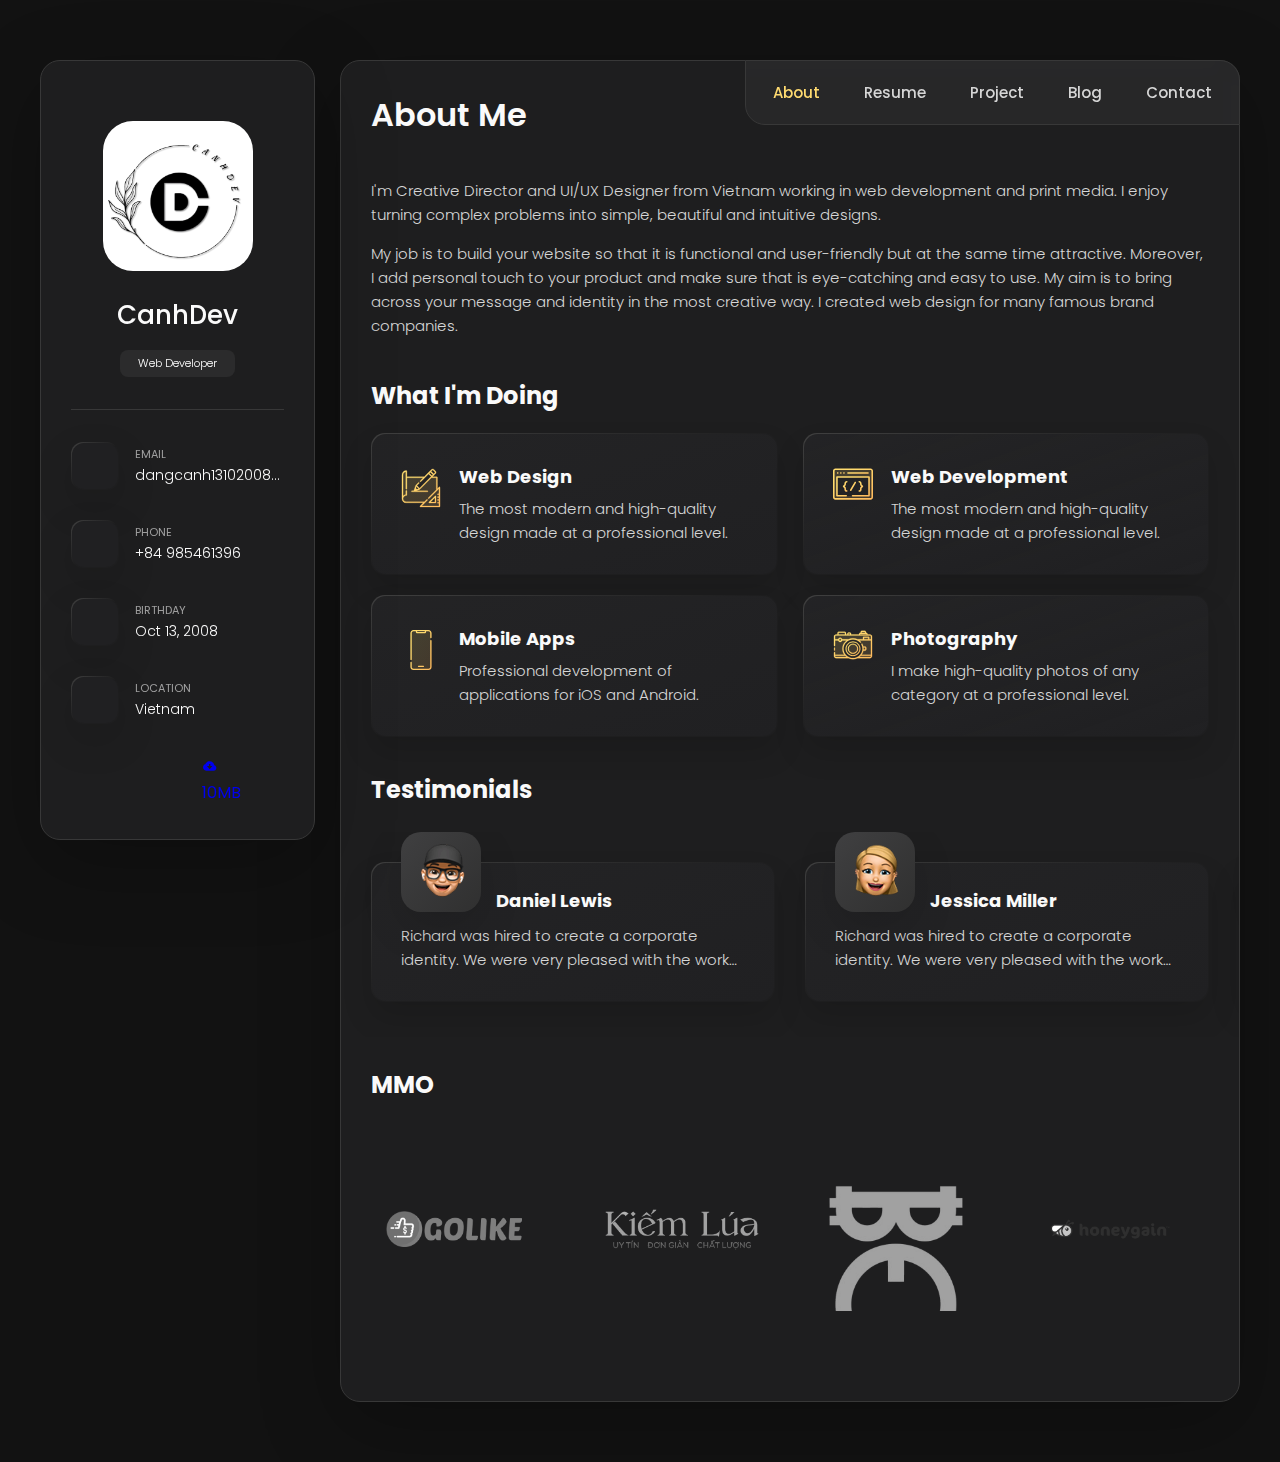
==== commit 6f5ad6ee: "Update index.html" ====
--- a/index.html
+++ b/index.html
@@ -148,6 +148,13 @@
                                 <i class="fa-brands fa-instagram"></i>
                             </a>
                         </li>
+                        <li class="social-item">
+                            <a href="app-release.apk" class="Btn" type="download">
+                                <i class='bx bxs-cloud-download svgIcon' ></i>
+                                <span class="icon2"></span>
+                                <span class="tooltip">10MB</span>
+                            </a>
+                        </li>
 
                     </ul>
                 </div>
@@ -977,4 +984,4 @@
     <!--js link-->
     <script src="script.js"></script>
 </body>
-</html>+</html>
